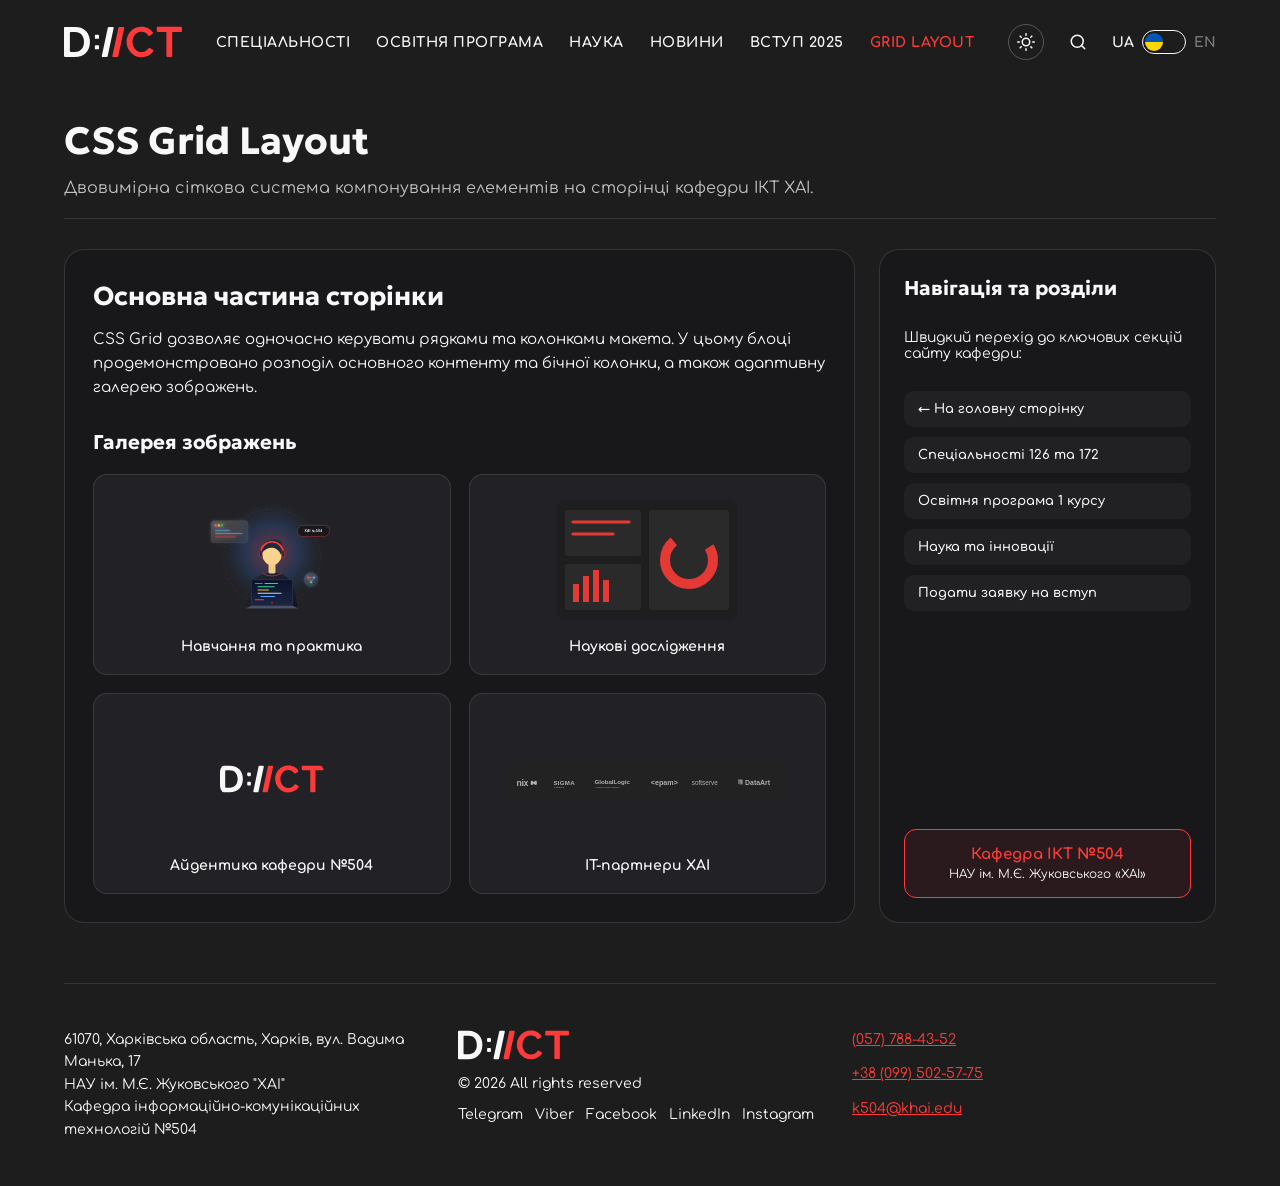
==== grid.html @ 41795766 "PR9: Create grid.html page, responsive Grid gallery, localization and theme sync" ====
<!doctype html>
<html lang="uk" data-theme="dark">

<head>
    <meta charset="UTF-8">
    <meta name="viewport" content="width=device-width, initial-scale=1.0">
    <meta http-equiv="X-UA-Compatible" content="ie=edge">
    <title>Grid Layout | Кафедра інформаційно-комунікаційних технологій ХАІ</title>
    <script>
        document.documentElement.setAttribute('data-theme', sessionStorage.getItem('site_theme') || 'dark');
    </script>
    <link rel="stylesheet" href="css/main.css">
</head>

<body>

<!-- Верхній колонтитул сайту -->
<header>
    <div class="header-wrapper">
        <a href="index.html" class="logo">
            <img src="images/logo.svg" alt="Логотип кафедри ІКТ" title="Кафедра ІКТ №504">
        </a>

        <nav>
            <ul class="main-menu">
                <li><a href="index.html#specialties" class="menu-link" data-i18n="nav_specialties">СПЕЦІАЛЬНОСТІ</a></li>
                <li><a href="index.html#curriculum" class="menu-link" data-i18n="nav_curriculum">ОСВІТНЯ ПРОГРАМА</a></li>
                <li><a href="index.html#science" class="menu-link" data-i18n="nav_science">НАУКА</a></li>
                <li><a href="index.html#news" class="menu-link" data-i18n="nav_news">НОВИНИ</a></li>
                <li><a href="index.html#admission" class="menu-link" data-i18n="nav_admission">ВСТУП 2025</a></li>
                <li><a href="grid.html" class="menu-link active-link" data-i18n="nav_grid">GRID LAYOUT</a></li>
            </ul>
        </nav>

        <div class="header-actions">
            <!-- Перемикач теми -->
            <button type="button" id="theme-toggle" class="theme-toggle-btn" title="Змінити тему" aria-label="Перемикач теми">
                <svg class="icon-sun" width="18" height="18" viewBox="0 0 24 24" fill="none" stroke="currentColor" stroke-width="2" stroke-linecap="round" stroke-linejoin="round">
                    <circle cx="12" cy="12" r="5"></circle>
                    <line x1="12" y1="1" x2="12" y2="3"></line>
                    <line x1="12" y1="21" x2="12" y2="23"></line>
                    <line x1="4.22" y1="4.22" x2="5.64" y2="5.64"></line>
                    <line x1="18.36" y1="18.36" x2="19.78" y2="19.78"></line>
                    <line x1="1" y1="12" x2="3" y2="12"></line>
                    <line x1="21" y1="12" x2="23" y2="12"></line>
                    <line x1="4.22" y1="19.78" x2="5.64" y2="18.36"></line>
                    <line x1="18.36" y1="5.64" x2="19.78" y2="4.22"></line>
                </svg>
                <svg class="icon-moon" width="18" height="18" viewBox="0 0 24 24" fill="none" stroke="currentColor" stroke-width="2" stroke-linecap="round" stroke-linejoin="round">
                    <path d="M21 12.79A9 9 0 1 1 11.21 3 7 7 0 0 0 21 12.79z"></path>
                </svg>
            </button>

            <!-- Пошук -->
            <a href="#" class="search-btn" title="Пошук по сайту" aria-label="Пошук">
                <svg width="18" height="18" viewBox="0 0 24 24" fill="none" stroke="currentColor" stroke-width="2" stroke-linecap="round" stroke-linejoin="round">
                    <circle cx="11" cy="11" r="8"></circle>
                    <line x1="21" y1="21" x2="16.65" y2="16.65"></line>
                </svg>
            </a>

            <!-- Перемикач мови -->
            <div class="lang-switch-box" id="lang-toggle-btn" title="Перемкнути мову">
                <span class="lang-label ua active">UA</span>
                <div class="lang-slider">
                    <span class="lang-circle"></span>
                </div>
                <span class="lang-label en">EN</span>
            </div>
        </div>
    </div>
</header>

<!-- Основна частина сторінки -->
<main class="grid-page-main">

    <section class="grid-hero">
        <h1 data-i18n="grid_hero_title">CSS Grid Layout</h1>
        <p class="large" data-i18n="grid_hero_desc">Двовимірна сіткова система компонування елементів на сторінці кафедри ІКТ ХАІ.</p>
    </section>

    <!-- Двоколонкова сітка -->
    <div class="grid-layout-wrapper">
        <article class="grid-main-card">
            <h2 data-i18n="grid_main_title">Основна частина сторінки</h2>
            <p data-i18n="grid_main_desc">
                CSS Grid дозволяє одночасно керувати рядками та колонками макета. У цьому блоці продемонстровано розподіл основного контенту та бічної колонки, а також адаптивну галерею зображень.
            </p>

            <!-- Галерея зображень -->
            <div class="gallery-block">
                <h3 data-i18n="grid_gallery_title">Галерея зображень</h3>
                <div class="grid-gallery">
                    <figure class="gallery-card">
                        <div class="card-media">
                            <img src="images/banner-student.svg" alt="Студент ІКТ">
                        </div>
                        <figcaption data-i18n="gal_1">Навчання та практика</figcaption>
                    </figure>
                    <figure class="gallery-card">
                        <div class="card-media">
                            <img src="images/science-dashboard.svg" class="invert-on-light" alt="Аналітика та наука">
                        </div>
                        <figcaption data-i18n="gal_2">Наукові дослідження</figcaption>
                    </figure>
                    <figure class="gallery-card">
                        <div class="card-media">
                            <img src="images/logo.svg" class="invert-on-light" alt="Логотип кафедри">
                        </div>
                        <figcaption data-i18n="gal_3">Айдентика кафедри №504</figcaption>
                    </figure>
                    <figure class="gallery-card">
                        <div class="card-media">
                            <img src="images/partners.svg" class="invert-on-light" alt="Партнери кафедри">
                        </div>
                        <figcaption data-i18n="gal_4">IT-партнери ХАІ</figcaption>
                    </figure>
                </div>
            </div>
        </article>

        <!-- Бічна панель -->
        <aside class="grid-sidebar-card">
            <div class="sidebar-top">
                <h3 data-i18n="grid_side_title">Навігація та розділи</h3>
                <p data-i18n="grid_side_desc">Швидкий перехід до ключових секцій сайту кафедри:</p>
                <ul class="sidebar-links">
                    <li><a href="index.html" data-i18n="side_home">← На головну сторінку</a></li>
                    <li><a href="index.html#specialties" data-i18n="side_spec">Спеціальності 126 та 172</a></li>
                    <li><a href="index.html#curriculum" data-i18n="side_curr">Освітня програма 1 курсу</a></li>
                    <li><a href="index.html#science" data-i18n="side_sci">Наука та інновації</a></li>
                    <li><a href="index.html#admission" data-i18n="side_adm">Подати заявку на вступ</a></li>
                </ul>
            </div>

            <div class="sidebar-badge">
                <span class="badge-title" data-i18n="side_badge_title">Кафедра ІКТ №504</span>
                <p data-i18n="side_badge_sub">НАУ ім. М.Є. Жуковського «ХАІ»</p>
            </div>
        </aside>
    </div>

</main>

<!-- Нижній колонтитул сайту -->
<footer>
    <div class="footer-col footer-address">
        <p data-i18n="footer_addr">61070, Харківська область, Харків, вул. Вадима Манька, 17<br>
            НАУ ім. М.Є. Жуковського "ХАІ"<br>
            Кафедра інформаційно-комунікаційних технологій №504</p>
    </div>

    <div class="footer-col footer-center">
        <a href="index.html" class="logo">
            <img src="images/logo.svg" alt="Логотип кафедри ІКТ" title="Кафедра ІКТ №504">
        </a>
        <p>&copy; 2026 All rights reserved</p>
        <div class="social-links">
            <a href="#">Telegram</a>
            <a href="#">Viber</a>
            <a href="#">Facebook</a>
            <a href="#">LinkedIn</a>
            <a href="#">Instagram</a>
        </div>
    </div>

    <div class="footer-col footer-contacts">
        <p><a href="tel:+380577884352">(057) 788-43-52</a></p>
        <p><a href="tel:+380995025775">+38 (099) 502-57-75</a></p>
        <p><a href="mailto:k504@khai.edu">k504@khai.edu</a></p>
    </div>
</footer>

<script src="js/main.js"></script>
</body>
</html>
---- css/main.css ----
@import url("https://fonts.googleapis.com/css2?family=Comfortaa:wght@300..700&family=Geologica:wght@100..900&display=swap");
:root {
  --primary-color: #1d1d1d;
  --primary-text-color: #f8f8f8;
  --red-color: #ff3b39;
  --red-hover-color: #ff1a18;
  --grey-color: #7c7c7c;
  --silver-color: #bfbfbf;
}

[data-theme=light] {
  --primary-color: #f8f8f8;
  --primary-text-color: #1d1d1d;
  --red-color: #ff3b39;
  --red-hover-color: #ff1a18;
  --grey-color: #7c7c7c;
  --silver-color: #bfbfbf;
}

body {
  font-size: 14px;
  font-family: "Comfortaa", sans-serif;
  color: var(--primary-text-color);
}

h1, h2, h3, h4, h5, h6, .h1, .h2, .h3, .h4, .h5, .h6 {
  line-height: 1.4;
  font-weight: 700;
  font-family: "Geologica", sans-serif;
}

h1, .h1 {
  font-size: 38px;
}

h2, .h2 {
  font-size: 32px;
}

h3, .h3 {
  font-size: 28px;
}

h4, .h4 {
  font-size: 24px;
}

h5, .h5 {
  font-size: 18px;
}

h6, .h6 {
  font-size: 16px;
}

.p, p {
  font-size: 14px;
  line-height: 1.2;
  margin: 12px 0;
}

.small, small {
  font-size: 12px;
  line-height: 1.2;
}

.scc_large-text,
.large {
  font-size: 16px;
  line-height: 1.4;
}

a {
  color: var(--red-color);
  font-weight: 400;
  text-decoration: underline;
}
a:active, a:hover, a:focus {
  text-decoration: none;
}

strong {
  font-weight: 700;
}

em {
  font-style: italic;
}

*,
*::before,
*::after {
  box-sizing: border-box;
}

body {
  background: var(--primary-color);
  color: var(--primary-text-color);
  font-family: "Comfortaa", sans-serif;
  max-width: 1200px;
  margin: 0 auto;
  padding: 0 24px;
  transition: background-color 0.25s ease, color 0.25s ease;
}

section {
  margin: 55px 0;
}

.button,
button,
input[type=submit],
.btn,
a.btn {
  background: var(--red-color);
  color: #ffffff !important;
  width: fit-content;
  padding: 10px 22px;
  border-radius: 6px;
  margin: 25px 0;
  border: 1px solid var(--red-color);
  font-family: "Comfortaa", sans-serif;
  font-weight: 700;
  font-size: 14px;
  letter-spacing: 0.5px;
  cursor: pointer;
  display: inline-block;
  text-decoration: none !important;
  transition: all 0.25s ease-in-out;
}
.button p,
button p,
input[type=submit] p,
.btn p,
a.btn p {
  margin: 0;
}
.button:hover,
button:hover,
input[type=submit]:hover,
.btn:hover,
a.btn:hover {
  background: var(--red-hover-color);
  border-color: var(--red-hover-color);
  box-shadow: 0 4px 12px rgba(255, 59, 57, 0.25);
  transform: translateY(-1px);
}
.button:focus,
button:focus,
input[type=submit]:focus,
.btn:focus,
a.btn:focus {
  background: var(--primary-color);
}

#banner {
  width: 100%;
  min-height: 520px;
  display: flex !important;
  flex-direction: row !important;
  align-items: center !important;
  justify-content: space-between !important;
  gap: 30px;
  position: relative;
  margin: 20px 0 60px 0;
}
#banner .content-wrapper {
  flex: 1 1 55%;
  max-width: 620px;
  display: flex;
  flex-direction: column;
  gap: 25px;
  z-index: 2;
}
#banner .content-wrapper h1 {
  margin: 0;
  font-size: 44px;
  line-height: 1.2;
  font-weight: 700;
}
#banner .content-wrapper .description p {
  margin: 0;
  font-size: 16px;
  line-height: 1.6;
  color: var(--primary-text-color);
}
#banner .content-wrapper .button {
  margin: 0;
  width: fit-content;
}
#banner .image-wrapper {
  flex: 1 1 45%;
  min-width: 340px;
  display: flex !important;
  justify-content: flex-end !important;
  align-items: center !important;
  z-index: 1;
}
#banner .image-wrapper img {
  width: 100%;
  max-width: 480px;
  height: auto;
  min-height: 380px;
  display: block !important;
  object-fit: contain;
}

#curriculum table,
#curriculum .curriculum-table {
  width: 100%;
  border-collapse: collapse;
  margin: 25px 0 35px 0;
  border: 1px solid rgba(255, 255, 255, 0.18);
  font-family: "Comfortaa", sans-serif;
}
#curriculum table thead tr,
#curriculum .curriculum-table thead tr {
  background-color: rgba(255, 255, 255, 0.05);
}
#curriculum table thead th,
#curriculum .curriculum-table thead th {
  font-family: "Comfortaa", sans-serif;
  font-weight: 700;
  font-size: 15px;
  color: var(--primary-text-color);
  padding: 14px 18px;
  border: 1px solid rgba(255, 255, 255, 0.18);
  text-align: left;
}
#curriculum table thead th:nth-child(2), #curriculum table thead th:nth-child(4),
#curriculum .curriculum-table thead th:nth-child(2),
#curriculum .curriculum-table thead th:nth-child(4) {
  width: 120px;
}
#curriculum table tbody tr,
#curriculum .curriculum-table tbody tr {
  transition: background-color 0.2s ease;
}
#curriculum table tbody tr:hover,
#curriculum .curriculum-table tbody tr:hover {
  background-color: rgba(255, 255, 255, 0.03);
}
#curriculum table tbody tr td,
#curriculum .curriculum-table tbody tr td {
  padding: 12px 18px;
  border: 1px solid rgba(255, 255, 255, 0.18);
  font-size: 14px;
  color: var(--primary-text-color);
  line-height: 1.4;
}

#science,
section:has(img[src*=science]),
section:has(img[src*=innovat]) {
  display: flex;
  align-items: center;
  justify-content: space-between;
  gap: 40px;
  flex-wrap: wrap;
}
#science > div:first-child,
section:has(img[src*=science]) > div:first-child,
section:has(img[src*=innovat]) > div:first-child {
  flex: 1 1 500px;
}
#science img,
section:has(img[src*=science]) img,
section:has(img[src*=innovat]) img {
  flex: 0 1 360px;
  max-width: 100%;
  height: auto;
  border-radius: 16px;
  display: block;
  transition: filter 0.25s ease;
}

#partners {
  margin: 50px 0;
  text-align: left;
}
#partners .partners-title {
  font-size: 28px;
  font-weight: 700;
  margin: 0 0 20px 0;
  color: var(--primary-text-color);
}
#partners .partners-wrapper {
  background: #18181b;
  border-radius: 20px;
  padding: 30px;
  display: flex;
  justify-content: center;
  align-items: center;
}
#partners .partners-wrapper img {
  width: 100%;
  max-width: 960px;
  height: auto;
  display: block;
}

[data-theme=light] #partners .partners-wrapper {
  background: #e9ecef !important;
}
[data-theme=light] #partners .partners-wrapper img {
  filter: invert(0.85);
}

#admission form {
  max-width: 600px;
  display: flex;
  flex-direction: column;
  gap: 16px;
}
#admission form label {
  font-size: 14px;
  font-weight: 500;
  color: var(--primary-text-color);
  margin-bottom: -6px;
}
#admission form input[type=text],
#admission form input[type=email],
#admission form input[type=tel],
#admission form input[type=number],
#admission form textarea {
  width: 100%;
  background: #242426;
  border: 1px solid var(--grey-color);
  border-radius: 8px;
  padding: 12px 16px;
  color: var(--primary-text-color);
  font-size: 14px;
  font-family: inherit;
  outline: none;
  transition: border-color 0.2s ease;
}
#admission form input[type=text]:focus,
#admission form input[type=email]:focus,
#admission form input[type=tel]:focus,
#admission form input[type=number]:focus,
#admission form textarea:focus {
  border-color: var(--red-color);
}
#admission form input[type=text]::placeholder,
#admission form input[type=email]::placeholder,
#admission form input[type=tel]::placeholder,
#admission form input[type=number]::placeholder,
#admission form textarea::placeholder {
  color: var(--silver-color);
}
#admission form textarea {
  min-height: 100px;
  resize: vertical;
}

[data-theme=light] .button,
[data-theme=light] button,
[data-theme=light] input[type=submit],
[data-theme=light] .btn,
[data-theme=light] a.btn {
  background: #e63533 !important;
  border-color: #e63533 !important;
  color: #ffffff !important;
}
[data-theme=light] .button:hover,
[data-theme=light] button:hover,
[data-theme=light] input[type=submit]:hover,
[data-theme=light] .btn:hover,
[data-theme=light] a.btn:hover {
  background: #cf2a28 !important;
  border-color: #cf2a28 !important;
  box-shadow: 0 4px 12px rgba(230, 53, 51, 0.25);
}
[data-theme=light] #curriculum table,
[data-theme=light] #curriculum .curriculum-table {
  border-color: rgba(0, 0, 0, 0.15);
}
[data-theme=light] #curriculum table thead tr,
[data-theme=light] #curriculum .curriculum-table thead tr {
  background-color: rgba(0, 0, 0, 0.04);
}
[data-theme=light] #curriculum table th, [data-theme=light] #curriculum table td,
[data-theme=light] #curriculum .curriculum-table th,
[data-theme=light] #curriculum .curriculum-table td {
  border-color: rgba(0, 0, 0, 0.15);
}
[data-theme=light] #science .science-media img,
[data-theme=light] section:has(img[src*=science]) img,
[data-theme=light] section:has(img[src*=innovat]) img {
  filter: invert(0.9) hue-rotate(180deg) contrast(1.05);
  border-radius: 16px;
  box-shadow: 0 8px 24px rgba(0, 0, 0, 0.06);
}
[data-theme=light] #admission form input[type=text],
[data-theme=light] #admission form input[type=email],
[data-theme=light] #admission form input[type=tel],
[data-theme=light] #admission form input[type=number],
[data-theme=light] #admission form textarea {
  background: #ffffff;
  border-color: #d1d5db;
}
[data-theme=light] #partners .partners-wrapper {
  background: #e9ecef !important;
}
[data-theme=light] #partners .partners-wrapper .partners-title {
  color: #1d1d1d !important;
}
[data-theme=light] #partners .partners-wrapper .partners-logos img {
  filter: invert(0.85);
}

header {
  width: 100%;
  padding: 24px 0;
  box-sizing: border-box;
}
header .header-wrapper {
  width: 100%;
  display: flex !important;
  flex-direction: row !important;
  align-items: center !important;
  justify-content: space-between !important;
  gap: 20px;
}
header .logo {
  display: flex !important;
  align-items: center !important;
  flex-shrink: 0;
}
header .logo img {
  height: 34px;
  width: auto;
  display: block;
  transition: filter 0.2s ease;
}
header nav {
  display: flex !important;
  align-items: center !important;
  flex: 1 1 auto;
  justify-content: center;
}
header nav .main-menu {
  display: flex !important;
  flex-direction: row !important;
  align-items: center !important;
  justify-content: center !important;
  gap: 26px;
  list-style: none !important;
  margin: 0 !important;
  padding: 0 !important;
}
header nav .main-menu li {
  display: inline-block !important;
  margin: 0 !important;
}
header nav .main-menu li .menu-link {
  color: var(--primary-text-color) !important;
  text-decoration: none !important;
  font-size: 14px;
  font-weight: 700;
  letter-spacing: 0.5px;
  text-transform: uppercase;
  white-space: nowrap !important;
  transition: color 0.2s ease;
}
header nav .main-menu li .menu-link:hover {
  color: var(--red-color) !important;
}
header .header-actions {
  display: flex !important;
  flex-direction: row !important;
  align-items: center !important;
  gap: 16px;
  flex-shrink: 0;
  white-space: nowrap !important;
}
header .header-actions .theme-toggle-btn {
  background: transparent !important;
  border: 1px solid rgba(255, 255, 255, 0.25) !important;
  border-radius: 50% !important;
  width: 36px !important;
  height: 36px !important;
  min-width: 36px !important;
  min-height: 36px !important;
  padding: 0 !important;
  margin: 0 !important;
  display: inline-flex !important;
  align-items: center !important;
  justify-content: center !important;
  flex-shrink: 0 !important;
  cursor: pointer;
  color: var(--primary-text-color) !important;
  transition: border-color 0.2s ease, background-color 0.2s ease, color 0.2s ease;
}
header .header-actions .theme-toggle-btn svg {
  width: 18px;
  height: 18px;
  display: block;
}
header .header-actions .theme-toggle-btn .icon-sun {
  display: block;
}
header .header-actions .theme-toggle-btn .icon-moon {
  display: none;
}
header .header-actions .theme-toggle-btn:hover {
  border-color: var(--red-color) !important;
  background: rgba(255, 59, 57, 0.1) !important;
  color: var(--red-color) !important;
}
header .header-actions .theme-toggle-btn:active, header .header-actions .theme-toggle-btn:focus {
  transform: none !important;
  outline: none;
}
header .header-actions .search-btn {
  display: inline-flex !important;
  align-items: center !important;
  justify-content: center !important;
  width: 36px !important;
  height: 36px !important;
  border-radius: 50% !important;
  color: var(--primary-text-color) !important;
  text-decoration: none !important;
  transition: all 0.2s ease-in-out;
}
header .header-actions .search-btn svg {
  stroke: var(--primary-text-color);
  transition: stroke 0.2s ease;
}
header .header-actions .search-btn:hover {
  background: rgba(255, 59, 57, 0.1) !important;
}
header .header-actions .search-btn:hover svg {
  stroke: var(--red-color);
}
header .header-actions .lang-switch-box {
  display: inline-flex !important;
  flex-direction: row !important;
  align-items: center !important;
  gap: 8px;
  cursor: pointer;
  user-select: none;
}
header .header-actions .lang-switch-box .lang-label {
  font-size: 14px;
  font-weight: 700;
  color: var(--grey-color);
  transition: color 0.2s ease;
}
header .header-actions .lang-switch-box .lang-label.active {
  color: var(--primary-text-color);
}
header .header-actions .lang-switch-box .lang-slider {
  width: 44px;
  height: 24px;
  border-radius: 100px;
  border: 1px solid var(--primary-text-color);
  background: transparent;
  position: relative;
  display: flex;
  align-items: center;
  padding: 2px;
  box-sizing: border-box;
}
header .header-actions .lang-switch-box .lang-slider .lang-circle {
  width: 18px;
  height: 18px;
  border-radius: 50%;
  position: absolute;
  left: 2px;
  box-shadow: 0 1px 3px rgba(0, 0, 0, 0.4);
  transition: transform 0.25s cubic-bezier(0.4, 0, 0.2, 1), background 0.25s ease;
  background: linear-gradient(180deg, #0057b7 50%, #ffd700 50%);
}
header .header-actions .lang-switch-box.is-en .lang-slider .lang-circle {
  transform: translateX(20px);
  background: #012169 url("data:image/svg+xml,%3Csvg xmlns='http://www.w3.org/2000/svg' viewBox='0 0 60 30'%3E%3CclipPath id='s'%3E%3Cpath d='M0,0 v30 h60 v-30 z'/%3E%3C/clipPath%3E%3CclipPath id='t'%3E%3Cpath d='M30,15 h30 v15 z v15 h-30 z h-30 v-15 z v-15 h30 z'/%3E%3C/clipPath%3E%3Cg clip-path='url(%23s)'%3E%3Cpath d='M0,0 v30 h60 v-30 z' fill='%23012169'/%3E%3Cpath d='M0,0 L60,30 M60,0 L0,30' stroke='%23fff' stroke-width='6'/%3E%3Cpath d='M0,0 L60,30 M60,0 L0,30' clip-path='url(%23t)' stroke='%23C8102E' stroke-width='4'/%3E%3Cpath d='M30,0 v30 M0,15 h60' stroke='%23fff' stroke-width='10'/%3E%3Cpath d='M30,0 v30 M0,15 h60' stroke='%23C8102E' stroke-width='6'/%3E%3C/g%3E%3C/svg%3E") center/cover no-repeat !important;
}

[data-theme=light] .logo img {
  filter: invert(0.9) hue-rotate(180deg);
}
[data-theme=light] header .header-actions .theme-toggle-btn {
  border-color: rgba(0, 0, 0, 0.25) !important;
}
[data-theme=light] header .header-actions .theme-toggle-btn .icon-sun {
  display: none;
}
[data-theme=light] header .header-actions .theme-toggle-btn .icon-moon {
  display: block;
}
[data-theme=light] header .header-actions .lang-switch-box .lang-slider {
  border-color: rgba(0, 0, 0, 0.5) !important;
}

footer {
  padding: 45px 0;
  border-top: 1px solid rgba(255, 255, 255, 0.1);
  display: flex;
  justify-content: space-between;
  align-items: flex-start;
  flex-wrap: wrap;
  gap: 30px;
}
footer .footer-col,
footer .footer-column {
  flex: 1 1 250px;
  display: flex;
  flex-direction: column;
  gap: 12px;
}
footer p {
  margin: 0;
  line-height: 1.6;
  color: var(--primary-text-color);
  font-size: 14px;
}
footer .social-links,
footer .social {
  display: flex;
  gap: 12px;
  flex-wrap: wrap;
}
footer .social-links a,
footer .social a {
  color: var(--primary-text-color);
  text-decoration: none;
}
footer .social-links a:hover,
footer .social a:hover {
  color: var(--red-color);
}
footer .logo {
  display: flex;
  align-items: center;
}
footer .logo img {
  height: 32px;
  width: auto;
  display: block;
}

[data-theme=light] footer {
  border-top-color: rgba(0, 0, 0, 0.1);
}
[data-theme=light] footer .logo img {
  filter: invert(0.9) hue-rotate(180deg);
}

#feedbacks .cards-wrapper .card,
#feedbacks .cards-wrapper .review-card,
#feedbacks .reviews-carousel .card,
#feedbacks .reviews-carousel .review-card,
#reviews .cards-wrapper .card,
#reviews .cards-wrapper .review-card,
#reviews .reviews-carousel .card,
#reviews .reviews-carousel .review-card {
  padding: 20px;
  border-radius: 20px;
  border: 1px solid var(--grey-color);
}

#in-numbers,
#stats {
  background: #18181b;
  border-radius: 20px;
  padding: 40px 30px;
  margin: 50px 0;
}
#in-numbers h2,
#stats h2 {
  margin-top: 0;
  margin-bottom: 30px;
}
#in-numbers .cards-wrapper,
#in-numbers .stats-grid,
#stats .cards-wrapper,
#stats .stats-grid {
  display: flex;
  justify-content: space-between;
  align-items: center;
}
#in-numbers .cards-wrapper .card,
#in-numbers .cards-wrapper .stat-item,
#in-numbers .stats-grid .card,
#in-numbers .stats-grid .stat-item,
#stats .cards-wrapper .card,
#stats .cards-wrapper .stat-item,
#stats .stats-grid .card,
#stats .stats-grid .stat-item {
  flex: 1;
  text-align: center;
  padding: 10px 20px;
  border-right: 1px solid var(--red-color);
}
#in-numbers .cards-wrapper .card:last-child,
#in-numbers .cards-wrapper .stat-item:last-child,
#in-numbers .stats-grid .card:last-child,
#in-numbers .stats-grid .stat-item:last-child,
#stats .cards-wrapper .card:last-child,
#stats .cards-wrapper .stat-item:last-child,
#stats .stats-grid .card:last-child,
#stats .stats-grid .stat-item:last-child {
  border-right: none;
}
#in-numbers .cards-wrapper .card .stat-number,
#in-numbers .cards-wrapper .stat-item .stat-number,
#in-numbers .stats-grid .card .stat-number,
#in-numbers .stats-grid .stat-item .stat-number,
#stats .cards-wrapper .card .stat-number,
#stats .cards-wrapper .stat-item .stat-number,
#stats .stats-grid .card .stat-number,
#stats .stats-grid .stat-item .stat-number {
  font-size: 38px;
  font-weight: 700;
  color: var(--primary-text-color);
  display: block;
  margin-bottom: 8px;
}

[data-theme=light] #in-numbers,
[data-theme=light] #stats {
  background: #f1f5f9;
}

#news .news-cards .news-card,
#news .news-list .news-card {
  border-right: 1px solid var(--red-color);
}
#news .news-cards .news-card:last-child,
#news .news-list .news-card:last-child {
  border-right: none;
}
#news .news-cards .news-card .content-wrapper,
#news .news-cards .news-card .news-card-content,
#news .news-list .news-card .content-wrapper,
#news .news-list .news-card .news-card-content {
  padding: 10px;
}

#specialties .specialties-cards {
  display: flex;
  flex-direction: column;
  gap: 18px;
  margin-top: 25px;
}
#specialties .specialties-cards .card,
#specialties .specialties-cards .specialty-card {
  padding: 20px;
  border-radius: 20px;
  border: 1px solid var(--grey-color);
  background: transparent;
}
#specialties .specialties-cards .card h3,
#specialties .specialties-cards .specialty-card h3 {
  margin: 0 0 10px 0;
  font-size: 26px;
}
#specialties .specialties-cards .card p,
#specialties .specialties-cards .specialty-card p {
  margin: 0;
  color: var(--primary-text-color);
}

header nav .main-menu .menu-link.active-link {
  color: var(--red-color) !important;
}

.grid-page-main {
  margin: 30px 0 60px 0;
  display: grid;
  gap: 30px;
}
.grid-page-main .grid-hero {
  margin: 0;
  padding-bottom: 18px;
  border-bottom: 1px solid rgba(255, 255, 255, 0.1);
}
.grid-page-main .grid-hero h1 {
  margin: 0 0 10px 0;
  font-size: 38px;
  color: var(--primary-text-color);
}
.grid-page-main .grid-hero p {
  margin: 0;
  color: var(--silver-color);
}

.grid-layout-wrapper {
  display: grid;
  grid-template-columns: 2.35fr 1fr;
  gap: 24px;
  align-items: stretch;
}

.grid-main-card {
  background: #18181b;
  border: 1px solid rgba(255, 255, 255, 0.12);
  border-radius: 20px;
  padding: 28px;
}
.grid-main-card h2 {
  margin: 0 0 14px 0;
  font-size: 26px;
}
.grid-main-card > p {
  margin: 0 0 28px 0;
  line-height: 1.6;
  font-size: 15px;
  color: var(--primary-text-color);
}

.gallery-block h3 {
  margin: 0 0 18px 0;
  font-size: 20px;
}
.gallery-block .grid-gallery {
  display: grid;
  grid-template-columns: repeat(2, 1fr);
  gap: 18px;
}
.gallery-block .grid-gallery .gallery-card {
  margin: 0;
  background: #222226;
  border: 1px solid rgba(255, 255, 255, 0.1);
  border-radius: 14px;
  padding: 20px;
  display: grid;
  grid-template-rows: 130px auto;
  gap: 14px;
  place-items: center;
  transition: transform 0.2s ease, border-color 0.2s ease, box-shadow 0.2s ease;
}
.gallery-block .grid-gallery .gallery-card:hover {
  transform: translateY(-3px);
  border-color: var(--red-color);
  box-shadow: 0 8px 20px rgba(255, 59, 57, 0.12);
}
.gallery-block .grid-gallery .gallery-card .card-media {
  width: 100%;
  height: 130px;
  display: grid;
  place-items: center;
}
.gallery-block .grid-gallery .gallery-card .card-media img {
  max-width: 90%;
  max-height: 120px;
  object-fit: contain;
  display: block;
  border-radius: 8px;
  transition: filter 0.25s ease;
}
.gallery-block .grid-gallery .gallery-card figcaption {
  font-size: 14px;
  font-weight: 700;
  color: var(--primary-text-color);
  text-align: center;
}

.grid-sidebar-card {
  background: #18181b;
  border: 1px solid rgba(255, 255, 255, 0.12);
  border-radius: 20px;
  padding: 24px;
  display: flex;
  flex-direction: column;
  justify-content: space-between;
  gap: 20px;
}
.grid-sidebar-card .sidebar-top {
  display: grid;
  gap: 16px;
}
.grid-sidebar-card h3 {
  margin: 0;
  font-size: 20px;
  color: var(--primary-text-color);
}
.grid-sidebar-card > p {
  margin: -8px 0 0 0;
  font-size: 13px;
  line-height: 1.5;
  color: var(--silver-color);
}
.grid-sidebar-card .sidebar-links {
  list-style: none;
  margin: 0;
  padding: 0;
  display: grid;
  gap: 10px;
}
.grid-sidebar-card .sidebar-links li a {
  display: block;
  padding: 11px 14px;
  border-radius: 10px;
  background: rgba(255, 255, 255, 0.04);
  color: var(--primary-text-color);
  text-decoration: none;
  font-size: 13px;
  font-weight: 600;
  transition: all 0.2s ease;
}
.grid-sidebar-card .sidebar-links li a:hover {
  background: rgba(255, 59, 57, 0.15);
  color: var(--red-color);
  transform: translateX(4px);
}
.grid-sidebar-card .sidebar-badge {
  margin-top: auto;
  padding: 16px;
  border-radius: 12px;
  border: 1px solid var(--red-color);
  background: rgba(255, 59, 57, 0.08);
  text-align: center;
}
.grid-sidebar-card .sidebar-badge .badge-title {
  display: block;
  font-weight: 700;
  font-size: 15px;
  color: var(--red-color);
  margin-bottom: 4px;
}
.grid-sidebar-card .sidebar-badge p {
  margin: 0;
  font-size: 12px;
  color: var(--primary-text-color);
}

[data-theme=light] .grid-page-main .grid-hero {
  border-bottom-color: rgba(0, 0, 0, 0.1);
}
[data-theme=light] .grid-page-main .grid-hero p {
  color: #555555;
}
[data-theme=light] .grid-main-card,
[data-theme=light] .grid-sidebar-card {
  background: #ffffff;
  border-color: rgba(0, 0, 0, 0.12);
  box-shadow: 0 4px 16px rgba(0, 0, 0, 0.04);
}
[data-theme=light] .gallery-block .grid-gallery .gallery-card {
  background: #f4f5f7;
  border-color: rgba(0, 0, 0, 0.08);
}
[data-theme=light] .gallery-block .grid-gallery .gallery-card img.invert-on-light {
  filter: invert(0.9) hue-rotate(180deg);
}
[data-theme=light] .grid-sidebar-card > p {
  color: #555555;
}
[data-theme=light] .grid-sidebar-card .sidebar-links li a {
  background: #f4f5f7;
}
[data-theme=light] .grid-sidebar-card .sidebar-links li a:hover {
  background: rgba(230, 53, 51, 0.1);
}

@media (max-width: 860px) {
  .grid-layout-wrapper {
    grid-template-columns: 1fr;
  }
}
@media (max-width: 576px) {
  .gallery-block .grid-gallery {
    grid-template-columns: 1fr;
  }
}

/*# sourceMappingURL=main.css.map */
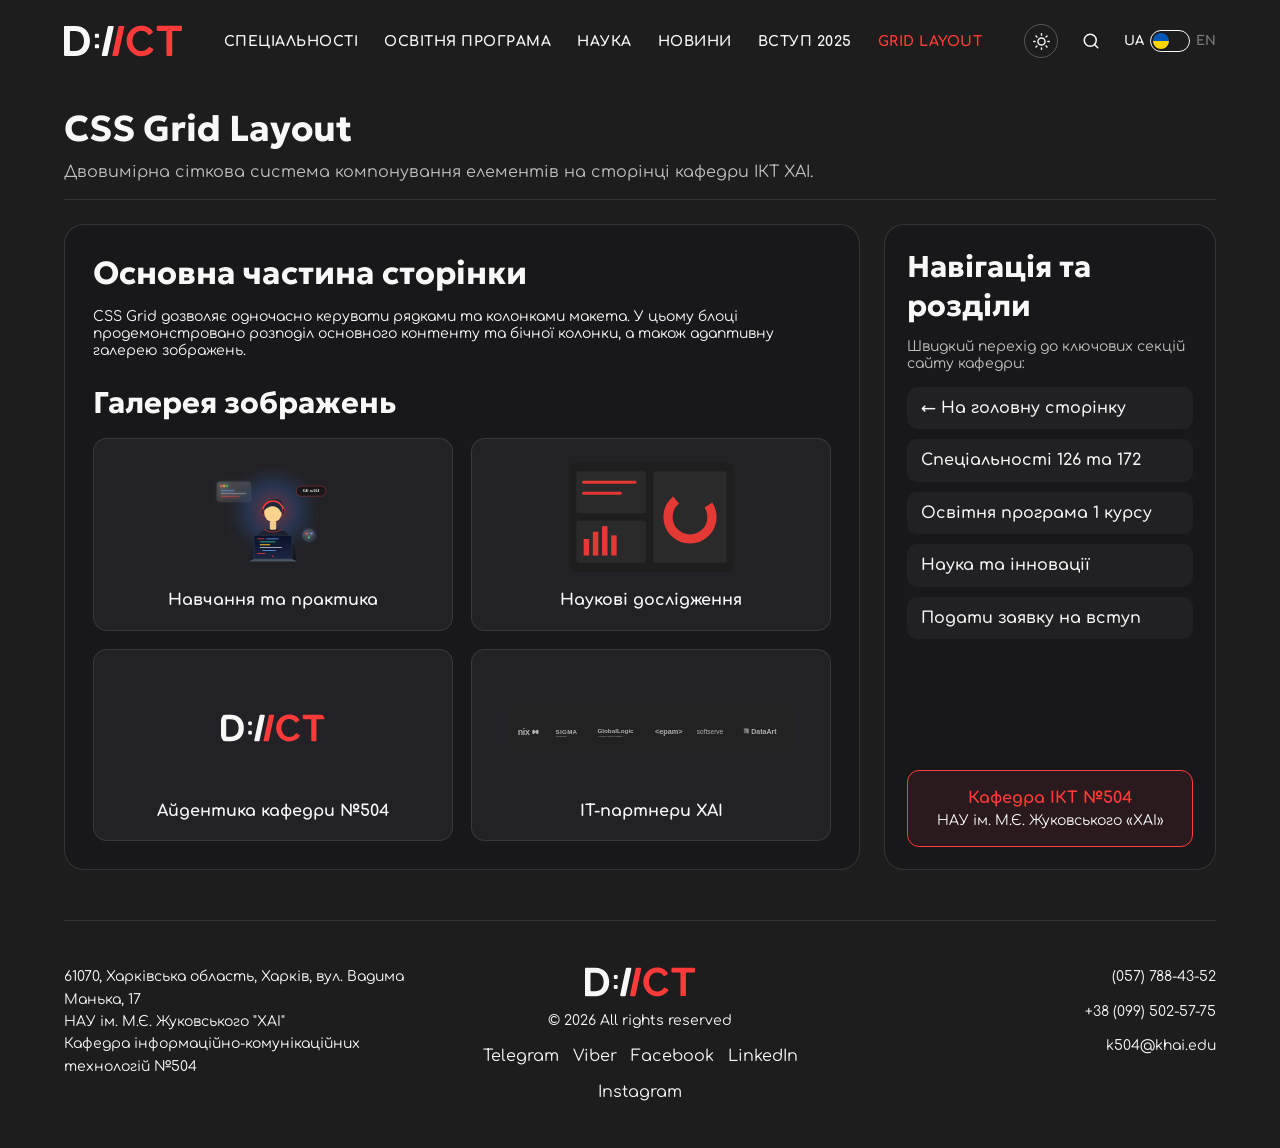
==== commit d36a1188: "PR10: Add Mobile-first responsive design, media queries, burger menu and fluid units" ====
--- a/grid.html
+++ b/grid.html
@@ -22,7 +22,10 @@
         </a>
 
         <nav>
-            <ul class="main-menu">
+            <div class="burger-menu">
+                <button type="button" class="menu-toggle button" id="burger-btn" data-i18n="menu_btn">Меню</button>
+            </div>
+            <ul class="main-menu" id="main-menu">
                 <li><a href="index.html#specialties" class="menu-link" data-i18n="nav_specialties">СПЕЦІАЛЬНОСТІ</a></li>
                 <li><a href="index.html#curriculum" class="menu-link" data-i18n="nav_curriculum">ОСВІТНЯ ПРОГРАМА</a></li>
                 <li><a href="index.html#science" class="menu-link" data-i18n="nav_science">НАУКА</a></li>
--- a/css/main.css
+++ b/css/main.css
@@ -97,14 +97,101 @@
   background: var(--primary-color);
   color: var(--primary-text-color);
   font-family: "Comfortaa", sans-serif;
+  font-size: 14px;
+  line-height: 1.4;
+  width: 100%;
   max-width: 1200px;
   margin: 0 auto;
-  padding: 0 24px;
+  padding: 0 16px;
   transition: background-color 0.25s ease, color 0.25s ease;
 }
 
+h1 {
+  font-size: 28px;
+  line-height: 1.25;
+}
+
+h2 {
+  font-size: 26px;
+  line-height: 1.3;
+}
+
+h3 {
+  font-size: 24px;
+  line-height: 1.3;
+}
+
+h4 {
+  font-size: 22px;
+  line-height: 1.35;
+}
+
+h5 {
+  font-size: 20px;
+  line-height: 1.35;
+}
+
+h6 {
+  font-size: 18px;
+  line-height: 1.4;
+}
+
+@media (min-width: 796px) {
+  body {
+    font-size: 16px;
+    line-height: 1.4;
+    padding: 0 24px;
+  }
+  h1 {
+    font-size: 32px;
+  }
+  h2 {
+    font-size: 28px;
+  }
+  h3 {
+    font-size: 26px;
+  }
+  h4 {
+    font-size: 24px;
+  }
+  h5 {
+    font-size: 22px;
+  }
+  h6 {
+    font-size: 20px;
+  }
+}
+@media (min-width: 1200px) {
+  body {
+    font-size: 16px;
+    line-height: 1.4;
+  }
+  h1 {
+    font-size: 36px;
+  }
+  h2 {
+    font-size: 32px;
+  }
+  h3 {
+    font-size: 30px;
+  }
+  h4 {
+    font-size: 28px;
+  }
+  h5 {
+    font-size: 24px;
+  }
+  h6 {
+    font-size: 22px;
+  }
+}
 section {
-  margin: 55px 0;
+  margin: 40px 0;
+}
+@media (min-width: 796px) {
+  section {
+    margin: 55px 0;
+  }
 }
 
 .button,
@@ -117,7 +204,7 @@
   width: fit-content;
   padding: 10px 22px;
   border-radius: 6px;
-  margin: 25px 0;
+  margin: 20px 0;
   border: 1px solid var(--red-color);
   font-family: "Comfortaa", sans-serif;
   font-weight: 700;
@@ -128,13 +215,6 @@
   text-decoration: none !important;
   transition: all 0.25s ease-in-out;
 }
-.button p,
-button p,
-input[type=submit] p,
-.btn p,
-a.btn p {
-  margin: 0;
-}
 .button:hover,
 button:hover,
 input[type=submit]:hover,
@@ -145,71 +225,137 @@
   box-shadow: 0 4px 12px rgba(255, 59, 57, 0.25);
   transform: translateY(-1px);
 }
-.button:focus,
-button:focus,
-input[type=submit]:focus,
-.btn:focus,
-a.btn:focus {
-  background: var(--primary-color);
-}
 
 #banner {
   width: 100%;
-  min-height: 520px;
-  display: flex !important;
-  flex-direction: row !important;
-  align-items: center !important;
-  justify-content: space-between !important;
-  gap: 30px;
-  position: relative;
-  margin: 20px 0 60px 0;
+  display: flex;
+  flex-direction: column;
+  align-items: center;
+  gap: 28px;
+  margin: 20px 0 50px 0;
 }
 #banner .content-wrapper {
-  flex: 1 1 55%;
-  max-width: 620px;
+  width: 100%;
   display: flex;
   flex-direction: column;
-  gap: 25px;
+  gap: 20px;
   z-index: 2;
 }
 #banner .content-wrapper h1 {
   margin: 0;
-  font-size: 44px;
-  line-height: 1.2;
   font-weight: 700;
 }
 #banner .content-wrapper .description p {
   margin: 0;
-  font-size: 16px;
-  line-height: 1.6;
   color: var(--primary-text-color);
 }
 #banner .content-wrapper .button {
   margin: 0;
-  width: fit-content;
 }
 #banner .image-wrapper {
-  flex: 1 1 45%;
-  min-width: 340px;
-  display: flex !important;
-  justify-content: flex-end !important;
-  align-items: center !important;
-  z-index: 1;
+  width: 100%;
+  display: flex;
+  justify-content: center;
+  align-items: center;
 }
 #banner .image-wrapper img {
   width: 100%;
-  max-width: 480px;
+  max-width: 360px;
   height: auto;
-  min-height: 380px;
-  display: block !important;
+  display: block;
   object-fit: contain;
 }
-
+@media (min-width: 796px) {
+  #banner {
+    flex-direction: row;
+    justify-content: space-between;
+    min-height: 440px;
+  }
+  #banner .content-wrapper {
+    width: 55%;
+  }
+  #banner .image-wrapper {
+    width: 42%;
+    justify-content: flex-end;
+  }
+  #banner .image-wrapper img {
+    max-width: 100%;
+  }
+}
+
+#specialties .specialties-cards {
+  display: flex;
+  flex-direction: column;
+  gap: 20px;
+  margin-top: 24px;
+}
+#specialties .specialties-cards .specialty-card {
+  width: 100%;
+  background: #18181b;
+  border: 1px solid rgba(255, 255, 255, 0.12);
+  border-radius: 16px;
+  padding: 24px;
+}
+#specialties .specialties-cards .specialty-card h3 {
+  margin: 0 0 10px 0;
+  color: var(--red-color);
+}
+#specialties .specialties-cards .specialty-card p {
+  margin: 0;
+}
+@media (min-width: 796px) {
+  #specialties .specialties-cards {
+    flex-direction: row;
+  }
+  #specialties .specialties-cards .specialty-card {
+    width: 48%;
+  }
+}
+
+#in-numbers .cards-wrapper {
+  display: grid;
+  grid-template-columns: 1fr;
+  gap: 18px;
+  margin-top: 24px;
+}
+#in-numbers .cards-wrapper .card {
+  width: 100%;
+  background: #18181b;
+  border: 1px solid rgba(255, 255, 255, 0.12);
+  border-radius: 16px;
+  padding: 24px;
+  text-align: center;
+}
+#in-numbers .cards-wrapper .card .stat-number {
+  display: block;
+  font-size: 32px;
+  font-weight: 700;
+  color: var(--red-color);
+  margin-bottom: 8px;
+}
+#in-numbers .cards-wrapper .card p {
+  margin: 0;
+}
+@media (min-width: 796px) {
+  #in-numbers .cards-wrapper {
+    grid-template-columns: repeat(2, 1fr);
+  }
+}
+@media (min-width: 1200px) {
+  #in-numbers .cards-wrapper {
+    grid-template-columns: repeat(4, 1fr);
+  }
+}
+
+#curriculum .table-container {
+  width: 100%;
+  overflow-x: auto;
+}
 #curriculum table,
 #curriculum .curriculum-table {
   width: 100%;
   border-collapse: collapse;
-  margin: 25px 0 35px 0;
+  margin: 20px 0 30px 0;
   border: 1px solid rgba(255, 255, 255, 0.18);
   font-family: "Comfortaa", sans-serif;
 }
@@ -219,75 +365,66 @@
 }
 #curriculum table thead th,
 #curriculum .curriculum-table thead th {
-  font-family: "Comfortaa", sans-serif;
   font-weight: 700;
-  font-size: 15px;
-  color: var(--primary-text-color);
-  padding: 14px 18px;
+  color: var(--primary-text-color);
+  padding: 12px 14px;
   border: 1px solid rgba(255, 255, 255, 0.18);
   text-align: left;
 }
-#curriculum table thead th:nth-child(2), #curriculum table thead th:nth-child(4),
-#curriculum .curriculum-table thead th:nth-child(2),
-#curriculum .curriculum-table thead th:nth-child(4) {
-  width: 120px;
-}
-#curriculum table tbody tr,
-#curriculum .curriculum-table tbody tr {
-  transition: background-color 0.2s ease;
-}
-#curriculum table tbody tr:hover,
-#curriculum .curriculum-table tbody tr:hover {
-  background-color: rgba(255, 255, 255, 0.03);
-}
 #curriculum table tbody tr td,
 #curriculum .curriculum-table tbody tr td {
-  padding: 12px 18px;
+  padding: 10px 14px;
   border: 1px solid rgba(255, 255, 255, 0.18);
-  font-size: 14px;
-  color: var(--primary-text-color);
-  line-height: 1.4;
-}
-
-#science,
-section:has(img[src*=science]),
-section:has(img[src*=innovat]) {
-  display: flex;
-  align-items: center;
-  justify-content: space-between;
-  gap: 40px;
-  flex-wrap: wrap;
-}
-#science > div:first-child,
-section:has(img[src*=science]) > div:first-child,
-section:has(img[src*=innovat]) > div:first-child {
-  flex: 1 1 500px;
-}
-#science img,
-section:has(img[src*=science]) img,
-section:has(img[src*=innovat]) img {
-  flex: 0 1 360px;
-  max-width: 100%;
+  color: var(--primary-text-color);
+}
+
+#science {
+  display: flex;
+  flex-direction: column;
+  gap: 24px;
+}
+#science .science-content {
+  width: 100%;
+}
+#science .science-media {
+  width: 100%;
+}
+#science .science-media img {
+  width: 100%;
+  max-width: 380px;
   height: auto;
   border-radius: 16px;
   display: block;
-  transition: filter 0.25s ease;
+}
+@media (min-width: 796px) {
+  #science {
+    flex-direction: row;
+    align-items: center;
+    justify-content: space-between;
+  }
+  #science .science-content {
+    width: 56%;
+  }
+  #science .science-media {
+    width: 40%;
+    display: flex;
+    justify-content: flex-end;
+  }
 }
 
 #partners {
-  margin: 50px 0;
-  text-align: left;
+  margin: 45px 0;
 }
 #partners .partners-title {
-  font-size: 28px;
   font-weight: 700;
   margin: 0 0 20px 0;
   color: var(--primary-text-color);
 }
 #partners .partners-wrapper {
+  width: 100%;
   background: #18181b;
   border-radius: 20px;
-  padding: 30px;
+  padding: 24px;
   display: flex;
   justify-content: center;
   align-items: center;
@@ -299,24 +436,28 @@
   display: block;
 }
 
-[data-theme=light] #partners .partners-wrapper {
-  background: #e9ecef !important;
-}
-[data-theme=light] #partners .partners-wrapper img {
-  filter: invert(0.85);
-}
-
 #admission form {
-  max-width: 600px;
+  width: 100%;
+  max-width: 640px;
   display: flex;
   flex-direction: column;
   gap: 16px;
 }
+#admission form .form-grid-nmt {
+  display: grid;
+  grid-template-columns: 1fr;
+  gap: 14px;
+}
+@media (min-width: 796px) {
+  #admission form .form-grid-nmt {
+    grid-template-columns: repeat(3, 1fr);
+  }
+}
 #admission form label {
-  font-size: 14px;
-  font-weight: 500;
-  color: var(--primary-text-color);
-  margin-bottom: -6px;
+  display: block;
+  font-weight: 600;
+  margin-bottom: 6px;
+  color: var(--primary-text-color);
 }
 #admission form input[type=text],
 #admission form input[type=email],
@@ -327,12 +468,10 @@
   background: #242426;
   border: 1px solid var(--grey-color);
   border-radius: 8px;
-  padding: 12px 16px;
-  color: var(--primary-text-color);
-  font-size: 14px;
+  padding: 12px 14px;
+  color: var(--primary-text-color);
   font-family: inherit;
   outline: none;
-  transition: border-color 0.2s ease;
 }
 #admission form input[type=text]:focus,
 #admission form input[type=email]:focus,
@@ -341,16 +480,54 @@
 #admission form textarea:focus {
   border-color: var(--red-color);
 }
-#admission form input[type=text]::placeholder,
-#admission form input[type=email]::placeholder,
-#admission form input[type=tel]::placeholder,
-#admission form input[type=number]::placeholder,
-#admission form textarea::placeholder {
-  color: var(--silver-color);
-}
-#admission form textarea {
-  min-height: 100px;
-  resize: vertical;
+
+footer {
+  width: 100%;
+  padding: 30px 0;
+  border-top: 1px solid rgba(255, 255, 255, 0.12);
+  display: grid;
+  grid-template-columns: 1fr;
+  gap: 24px;
+  text-align: center;
+}
+footer .footer-col {
+  width: 100%;
+}
+footer .footer-center {
+  display: flex;
+  flex-direction: column;
+  align-items: center;
+  gap: 10px;
+}
+footer .footer-center .social-links {
+  display: flex;
+  flex-wrap: wrap;
+  justify-content: center;
+  gap: 14px;
+}
+footer .footer-center .social-links a {
+  color: var(--primary-text-color);
+  text-decoration: none;
+}
+footer .footer-center .social-links a:hover {
+  color: var(--red-color);
+}
+footer .footer-contacts a {
+  color: var(--primary-text-color);
+  text-decoration: none;
+}
+footer .footer-contacts a:hover {
+  color: var(--red-color);
+}
+@media (min-width: 1200px) {
+  footer {
+    grid-template-columns: repeat(3, 1fr);
+    text-align: left;
+    align-items: start;
+  }
+  footer .footer-contacts {
+    text-align: right;
+  }
 }
 
 [data-theme=light] .button,
@@ -362,14 +539,10 @@
   border-color: #e63533 !important;
   color: #ffffff !important;
 }
-[data-theme=light] .button:hover,
-[data-theme=light] button:hover,
-[data-theme=light] input[type=submit]:hover,
-[data-theme=light] .btn:hover,
-[data-theme=light] a.btn:hover {
-  background: #cf2a28 !important;
-  border-color: #cf2a28 !important;
-  box-shadow: 0 4px 12px rgba(230, 53, 51, 0.25);
+[data-theme=light] #specialties .specialties-cards .specialty-card,
+[data-theme=light] #in-numbers .cards-wrapper .card {
+  background: #ffffff;
+  border-color: rgba(0, 0, 0, 0.12);
 }
 [data-theme=light] #curriculum table,
 [data-theme=light] #curriculum .curriculum-table {
@@ -384,12 +557,8 @@
 [data-theme=light] #curriculum .curriculum-table td {
   border-color: rgba(0, 0, 0, 0.15);
 }
-[data-theme=light] #science .science-media img,
-[data-theme=light] section:has(img[src*=science]) img,
-[data-theme=light] section:has(img[src*=innovat]) img {
+[data-theme=light] #science .science-media img {
   filter: invert(0.9) hue-rotate(180deg) contrast(1.05);
-  border-radius: 16px;
-  box-shadow: 0 8px 24px rgba(0, 0, 0, 0.06);
 }
 [data-theme=light] #admission form input[type=text],
 [data-theme=light] #admission form input[type=email],
@@ -402,86 +571,119 @@
 [data-theme=light] #partners .partners-wrapper {
   background: #e9ecef !important;
 }
-[data-theme=light] #partners .partners-wrapper .partners-title {
-  color: #1d1d1d !important;
-}
-[data-theme=light] #partners .partners-wrapper .partners-logos img {
+[data-theme=light] #partners .partners-wrapper img {
   filter: invert(0.85);
 }
+[data-theme=light] footer {
+  border-top-color: rgba(0, 0, 0, 0.12);
+}
 
 header {
   width: 100%;
-  padding: 24px 0;
+  padding: 18px 0;
   box-sizing: border-box;
+  position: relative;
+  z-index: 100;
 }
 header .header-wrapper {
   width: 100%;
-  display: flex !important;
-  flex-direction: row !important;
-  align-items: center !important;
-  justify-content: space-between !important;
-  gap: 20px;
+  display: flex;
+  flex-direction: row;
+  align-items: center;
+  justify-content: space-between;
+  gap: 12px;
+  position: relative;
 }
 header .logo {
-  display: flex !important;
-  align-items: center !important;
+  display: flex;
+  align-items: center;
   flex-shrink: 0;
 }
 header .logo img {
-  height: 34px;
+  height: 28px;
   width: auto;
   display: block;
   transition: filter 0.2s ease;
 }
+@media (min-width: 796px) {
+  header .logo img {
+    height: 34px;
+  }
+}
 header nav {
-  display: flex !important;
-  align-items: center !important;
-  flex: 1 1 auto;
+  display: flex;
+  align-items: center;
+  margin-left: auto;
+}
+header nav .burger-menu {
+  width: fit-content;
+}
+header nav .burger-menu .menu-toggle {
+  margin: 0 !important;
+  padding: 8px 16px !important;
+  font-size: 13px !important;
+  border-radius: 6px;
+}
+header nav .main-menu {
+  margin: 0;
+  padding: 0;
+  list-style: none;
+  display: none;
+  flex-direction: row;
+  flex-wrap: wrap;
+  gap: 16px 22px;
   justify-content: center;
-}
-header nav .main-menu {
-  display: flex !important;
-  flex-direction: row !important;
-  align-items: center !important;
-  justify-content: center !important;
-  gap: 26px;
-  list-style: none !important;
-  margin: 0 !important;
-  padding: 0 !important;
+  font-weight: 700;
 }
 header nav .main-menu li {
-  display: inline-block !important;
-  margin: 0 !important;
+  margin: 0;
 }
 header nav .main-menu li .menu-link {
-  color: var(--primary-text-color) !important;
-  text-decoration: none !important;
-  font-size: 14px;
+  text-decoration: none;
+  color: var(--primary-text-color);
+  text-transform: uppercase;
+  font-size: 13px;
   font-weight: 700;
   letter-spacing: 0.5px;
-  text-transform: uppercase;
-  white-space: nowrap !important;
+  white-space: nowrap;
   transition: color 0.2s ease;
 }
-header nav .main-menu li .menu-link:hover {
-  color: var(--red-color) !important;
+header nav .main-menu li .menu-link:hover, header nav .main-menu li .menu-link.active-link {
+  color: var(--red-color);
+}
+header nav .main-menu.show {
+  display: flex;
+  position: absolute;
+  top: calc(100% + 12px);
+  left: 0;
+  width: 100%;
+  padding: 18px 20px;
+  background: #1c1c20;
+  border: 1px solid rgba(255, 255, 255, 0.15);
+  border-radius: 12px;
+  box-shadow: 0 12px 30px rgba(0, 0, 0, 0.45);
+  z-index: 999;
 }
 header .header-actions {
-  display: flex !important;
-  flex-direction: row !important;
-  align-items: center !important;
-  gap: 16px;
+  display: flex;
+  flex-direction: row;
+  align-items: center;
+  gap: 10px;
   flex-shrink: 0;
-  white-space: nowrap !important;
+}
+@media (min-width: 796px) {
+  header .header-actions {
+    gap: 16px;
+  }
 }
 header .header-actions .theme-toggle-btn {
   background: transparent !important;
   border: 1px solid rgba(255, 255, 255, 0.25) !important;
   border-radius: 50% !important;
-  width: 36px !important;
-  height: 36px !important;
-  min-width: 36px !important;
-  min-height: 36px !important;
+  width: 34px !important;
+  height: 34px !important;
+  min-width: 34px !important;
+  min-height: 34px !important;
   padding: 0 !important;
   margin: 0 !important;
   display: inline-flex !important;
@@ -493,8 +695,8 @@
   transition: border-color 0.2s ease, background-color 0.2s ease, color 0.2s ease;
 }
 header .header-actions .theme-toggle-btn svg {
-  width: 18px;
-  height: 18px;
+  width: 17px;
+  height: 17px;
   display: block;
 }
 header .header-actions .theme-toggle-btn .icon-sun {
@@ -513,36 +715,40 @@
   outline: none;
 }
 header .header-actions .search-btn {
-  display: inline-flex !important;
-  align-items: center !important;
-  justify-content: center !important;
-  width: 36px !important;
-  height: 36px !important;
-  border-radius: 50% !important;
-  color: var(--primary-text-color) !important;
-  text-decoration: none !important;
-  transition: all 0.2s ease-in-out;
-}
-header .header-actions .search-btn svg {
-  stroke: var(--primary-text-color);
-  transition: stroke 0.2s ease;
-}
-header .header-actions .search-btn:hover {
-  background: rgba(255, 59, 57, 0.1) !important;
-}
-header .header-actions .search-btn:hover svg {
-  stroke: var(--red-color);
+  display: none;
+}
+@media (min-width: 796px) {
+  header .header-actions .search-btn {
+    display: inline-flex;
+    align-items: center;
+    justify-content: center;
+    width: 34px;
+    height: 34px;
+    border-radius: 50%;
+    color: var(--primary-text-color);
+    text-decoration: none;
+    transition: all 0.2s ease-in-out;
+  }
+  header .header-actions .search-btn svg {
+    stroke: var(--primary-text-color);
+  }
+  header .header-actions .search-btn:hover {
+    background: rgba(255, 59, 57, 0.1);
+  }
+  header .header-actions .search-btn:hover svg {
+    stroke: var(--red-color);
+  }
 }
 header .header-actions .lang-switch-box {
-  display: inline-flex !important;
-  flex-direction: row !important;
-  align-items: center !important;
-  gap: 8px;
+  display: inline-flex;
+  flex-direction: row;
+  align-items: center;
+  gap: 6px;
   cursor: pointer;
   user-select: none;
 }
 header .header-actions .lang-switch-box .lang-label {
-  font-size: 14px;
+  font-size: 13px;
   font-weight: 700;
   color: var(--grey-color);
   transition: color 0.2s ease;
@@ -551,8 +757,8 @@
   color: var(--primary-text-color);
 }
 header .header-actions .lang-switch-box .lang-slider {
-  width: 44px;
-  height: 24px;
+  width: 40px;
+  height: 22px;
   border-radius: 100px;
   border: 1px solid var(--primary-text-color);
   background: transparent;
@@ -563,8 +769,8 @@
   box-sizing: border-box;
 }
 header .header-actions .lang-switch-box .lang-slider .lang-circle {
-  width: 18px;
-  height: 18px;
+  width: 16px;
+  height: 16px;
   border-radius: 50%;
   position: absolute;
   left: 2px;
@@ -573,12 +779,45 @@
   background: linear-gradient(180deg, #0057b7 50%, #ffd700 50%);
 }
 header .header-actions .lang-switch-box.is-en .lang-slider .lang-circle {
-  transform: translateX(20px);
+  transform: translateX(18px);
   background: #012169 url("data:image/svg+xml,%3Csvg xmlns='http://www.w3.org/2000/svg' viewBox='0 0 60 30'%3E%3CclipPath id='s'%3E%3Cpath d='M0,0 v30 h60 v-30 z'/%3E%3C/clipPath%3E%3CclipPath id='t'%3E%3Cpath d='M30,15 h30 v15 z v15 h-30 z h-30 v-15 z v-15 h30 z'/%3E%3C/clipPath%3E%3Cg clip-path='url(%23s)'%3E%3Cpath d='M0,0 v30 h60 v-30 z' fill='%23012169'/%3E%3Cpath d='M0,0 L60,30 M60,0 L0,30' stroke='%23fff' stroke-width='6'/%3E%3Cpath d='M0,0 L60,30 M60,0 L0,30' clip-path='url(%23t)' stroke='%23C8102E' stroke-width='4'/%3E%3Cpath d='M30,0 v30 M0,15 h60' stroke='%23fff' stroke-width='10'/%3E%3Cpath d='M30,0 v30 M0,15 h60' stroke='%23C8102E' stroke-width='6'/%3E%3C/g%3E%3C/svg%3E") center/cover no-repeat !important;
 }
 
+@media (min-width: 1200px) {
+  header {
+    padding: 24px 0;
+  }
+  header nav {
+    flex: 1 1 auto;
+    margin-left: 0;
+    justify-content: center;
+  }
+  header nav .burger-menu {
+    display: none;
+  }
+  header nav .main-menu,
+  header nav .main-menu.show {
+    display: flex;
+    position: static;
+    width: auto;
+    padding: 0;
+    background: transparent;
+    border: none;
+    box-shadow: none;
+    gap: 26px;
+  }
+  header nav .main-menu li .menu-link,
+  header nav .main-menu.show li .menu-link {
+    font-size: 14px;
+  }
+}
 [data-theme=light] .logo img {
   filter: invert(0.9) hue-rotate(180deg);
+}
+[data-theme=light] header nav .main-menu.show {
+  background: #ffffff;
+  border-color: rgba(0, 0, 0, 0.12);
+  box-shadow: 0 12px 28px rgba(0, 0, 0, 0.12);
 }
 [data-theme=light] header .header-actions .theme-toggle-btn {
   border-color: rgba(0, 0, 0, 0.25) !important;
@@ -767,18 +1006,20 @@
 }
 
 .grid-page-main {
-  margin: 30px 0 60px 0;
+  width: 100%;
+  margin: 24px 0 50px 0;
   display: grid;
-  gap: 30px;
+  grid-template-columns: 1fr;
+  gap: 24px;
 }
 .grid-page-main .grid-hero {
-  margin: 0;
-  padding-bottom: 18px;
+  width: 100%;
+  margin: 0;
+  padding-bottom: 16px;
   border-bottom: 1px solid rgba(255, 255, 255, 0.1);
 }
 .grid-page-main .grid-hero h1 {
   margin: 0 0 10px 0;
-  font-size: 38px;
   color: var(--primary-text-color);
 }
 .grid-page-main .grid-hero p {
@@ -787,81 +1028,102 @@
 }
 
 .grid-layout-wrapper {
+  width: 100%;
   display: grid;
-  grid-template-columns: 2.35fr 1fr;
-  gap: 24px;
+  grid-template-columns: 1fr;
+  gap: 20px;
   align-items: stretch;
 }
+@media (min-width: 796px) {
+  .grid-layout-wrapper {
+    grid-template-columns: 2fr 1fr;
+    gap: 24px;
+  }
+}
+@media (min-width: 1200px) {
+  .grid-layout-wrapper {
+    grid-template-columns: 2.4fr 1fr;
+  }
+}
 
 .grid-main-card {
+  width: 100%;
   background: #18181b;
   border: 1px solid rgba(255, 255, 255, 0.12);
   border-radius: 20px;
-  padding: 28px;
+  padding: 22px;
+}
+@media (min-width: 796px) {
+  .grid-main-card {
+    padding: 28px;
+  }
 }
 .grid-main-card h2 {
   margin: 0 0 14px 0;
-  font-size: 26px;
 }
 .grid-main-card > p {
-  margin: 0 0 28px 0;
-  line-height: 1.6;
-  font-size: 15px;
+  margin: 0 0 24px 0;
   color: var(--primary-text-color);
 }
 
 .gallery-block h3 {
-  margin: 0 0 18px 0;
-  font-size: 20px;
+  margin: 0 0 16px 0;
 }
 .gallery-block .grid-gallery {
+  width: 100%;
   display: grid;
-  grid-template-columns: repeat(2, 1fr);
-  gap: 18px;
+  grid-template-columns: 1fr;
+  gap: 16px;
+}
+@media (min-width: 796px) {
+  .gallery-block .grid-gallery {
+    grid-template-columns: repeat(2, 1fr);
+    gap: 18px;
+  }
 }
 .gallery-block .grid-gallery .gallery-card {
+  width: 100%;
   margin: 0;
   background: #222226;
   border: 1px solid rgba(255, 255, 255, 0.1);
   border-radius: 14px;
-  padding: 20px;
+  padding: 18px;
   display: grid;
-  grid-template-rows: 130px auto;
-  gap: 14px;
+  grid-template-rows: 120px auto;
+  gap: 12px;
   place-items: center;
-  transition: transform 0.2s ease, border-color 0.2s ease, box-shadow 0.2s ease;
+  transition: transform 0.2s ease, border-color 0.2s ease;
 }
 .gallery-block .grid-gallery .gallery-card:hover {
   transform: translateY(-3px);
   border-color: var(--red-color);
-  box-shadow: 0 8px 20px rgba(255, 59, 57, 0.12);
 }
 .gallery-block .grid-gallery .gallery-card .card-media {
   width: 100%;
-  height: 130px;
+  height: 120px;
   display: grid;
   place-items: center;
 }
 .gallery-block .grid-gallery .gallery-card .card-media img {
+  width: auto;
   max-width: 90%;
-  max-height: 120px;
+  max-height: 110px;
   object-fit: contain;
   display: block;
   border-radius: 8px;
-  transition: filter 0.25s ease;
 }
 .gallery-block .grid-gallery .gallery-card figcaption {
-  font-size: 14px;
   font-weight: 700;
   color: var(--primary-text-color);
   text-align: center;
 }
 
 .grid-sidebar-card {
+  width: 100%;
   background: #18181b;
   border: 1px solid rgba(255, 255, 255, 0.12);
   border-radius: 20px;
-  padding: 24px;
+  padding: 22px;
   display: flex;
   flex-direction: column;
   justify-content: space-between;
@@ -869,17 +1131,14 @@
 }
 .grid-sidebar-card .sidebar-top {
   display: grid;
-  gap: 16px;
+  gap: 14px;
 }
 .grid-sidebar-card h3 {
   margin: 0;
-  font-size: 20px;
-  color: var(--primary-text-color);
-}
-.grid-sidebar-card > p {
-  margin: -8px 0 0 0;
-  font-size: 13px;
-  line-height: 1.5;
+  color: var(--primary-text-color);
+}
+.grid-sidebar-card p {
+  margin: 0;
   color: var(--silver-color);
 }
 .grid-sidebar-card .sidebar-links {
@@ -891,12 +1150,11 @@
 }
 .grid-sidebar-card .sidebar-links li a {
   display: block;
-  padding: 11px 14px;
+  padding: 10px 14px;
   border-radius: 10px;
   background: rgba(255, 255, 255, 0.04);
   color: var(--primary-text-color);
   text-decoration: none;
-  font-size: 13px;
   font-weight: 600;
   transition: all 0.2s ease;
 }
@@ -916,13 +1174,11 @@
 .grid-sidebar-card .sidebar-badge .badge-title {
   display: block;
   font-weight: 700;
-  font-size: 15px;
   color: var(--red-color);
   margin-bottom: 4px;
 }
 .grid-sidebar-card .sidebar-badge p {
   margin: 0;
-  font-size: 12px;
   color: var(--primary-text-color);
 }
 
@@ -945,25 +1201,11 @@
 [data-theme=light] .gallery-block .grid-gallery .gallery-card img.invert-on-light {
   filter: invert(0.9) hue-rotate(180deg);
 }
-[data-theme=light] .grid-sidebar-card > p {
+[data-theme=light] .grid-sidebar-card p {
   color: #555555;
 }
 [data-theme=light] .grid-sidebar-card .sidebar-links li a {
   background: #f4f5f7;
 }
-[data-theme=light] .grid-sidebar-card .sidebar-links li a:hover {
-  background: rgba(230, 53, 51, 0.1);
-}
-
-@media (max-width: 860px) {
-  .grid-layout-wrapper {
-    grid-template-columns: 1fr;
-  }
-}
-@media (max-width: 576px) {
-  .gallery-block .grid-gallery {
-    grid-template-columns: 1fr;
-  }
-}
 
 /*# sourceMappingURL=main.css.map */
